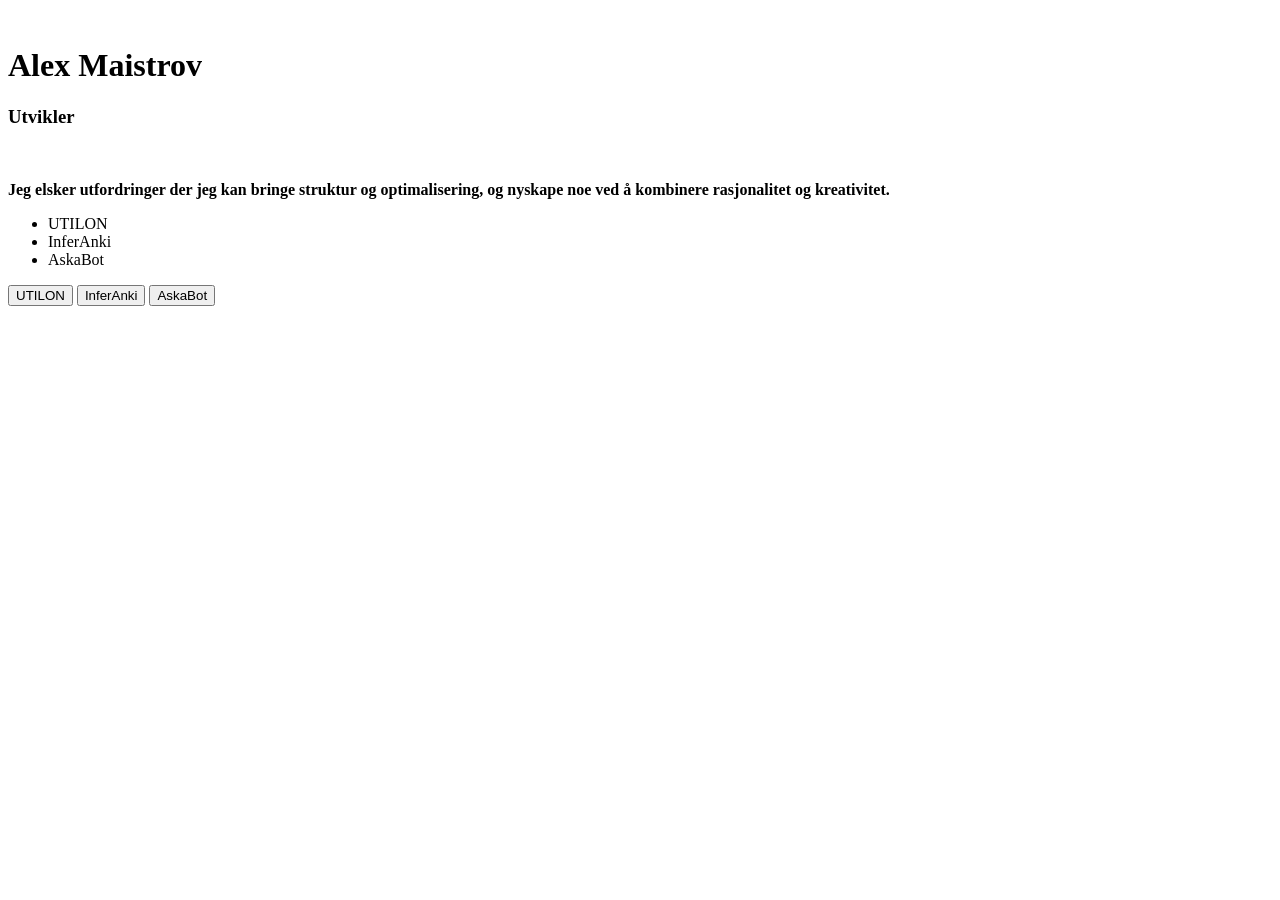
==== index.html @ 21e6d11a "remove unnecessary blank line in index.html" ====
<!DOCTYPE html>
<html lang="en">
  <head>
    <title>UTILON - Home</title>
    <meta charset="UTF-8" />
    <meta name="viewport" content="width=device-width" />
    <link rel="stylesheet" href="styles.css" />
    <script type="module" src="script.js"></script>
  </head>
  <body>
    <br>
    <!-- Header -->
    <h1>Alex Maistrov</h1>
    <h3>Utvikler</h3>
    <br>
    <p><b>Jeg elsker utfordringer der jeg kan bringe struktur og optimalisering, og nyskape noe ved å kombinere rasjonalitet og kreativitet.</b></p>
    <ul>
      <li>UTILON</li>
      <li>InferAnki</li>
      <li>AskaBot</li>
    </ul>

    <button>UTILON</button>
    <button>InferAnki</button>
    <button>AskaBot</button>
    
      
  </body>
</html>
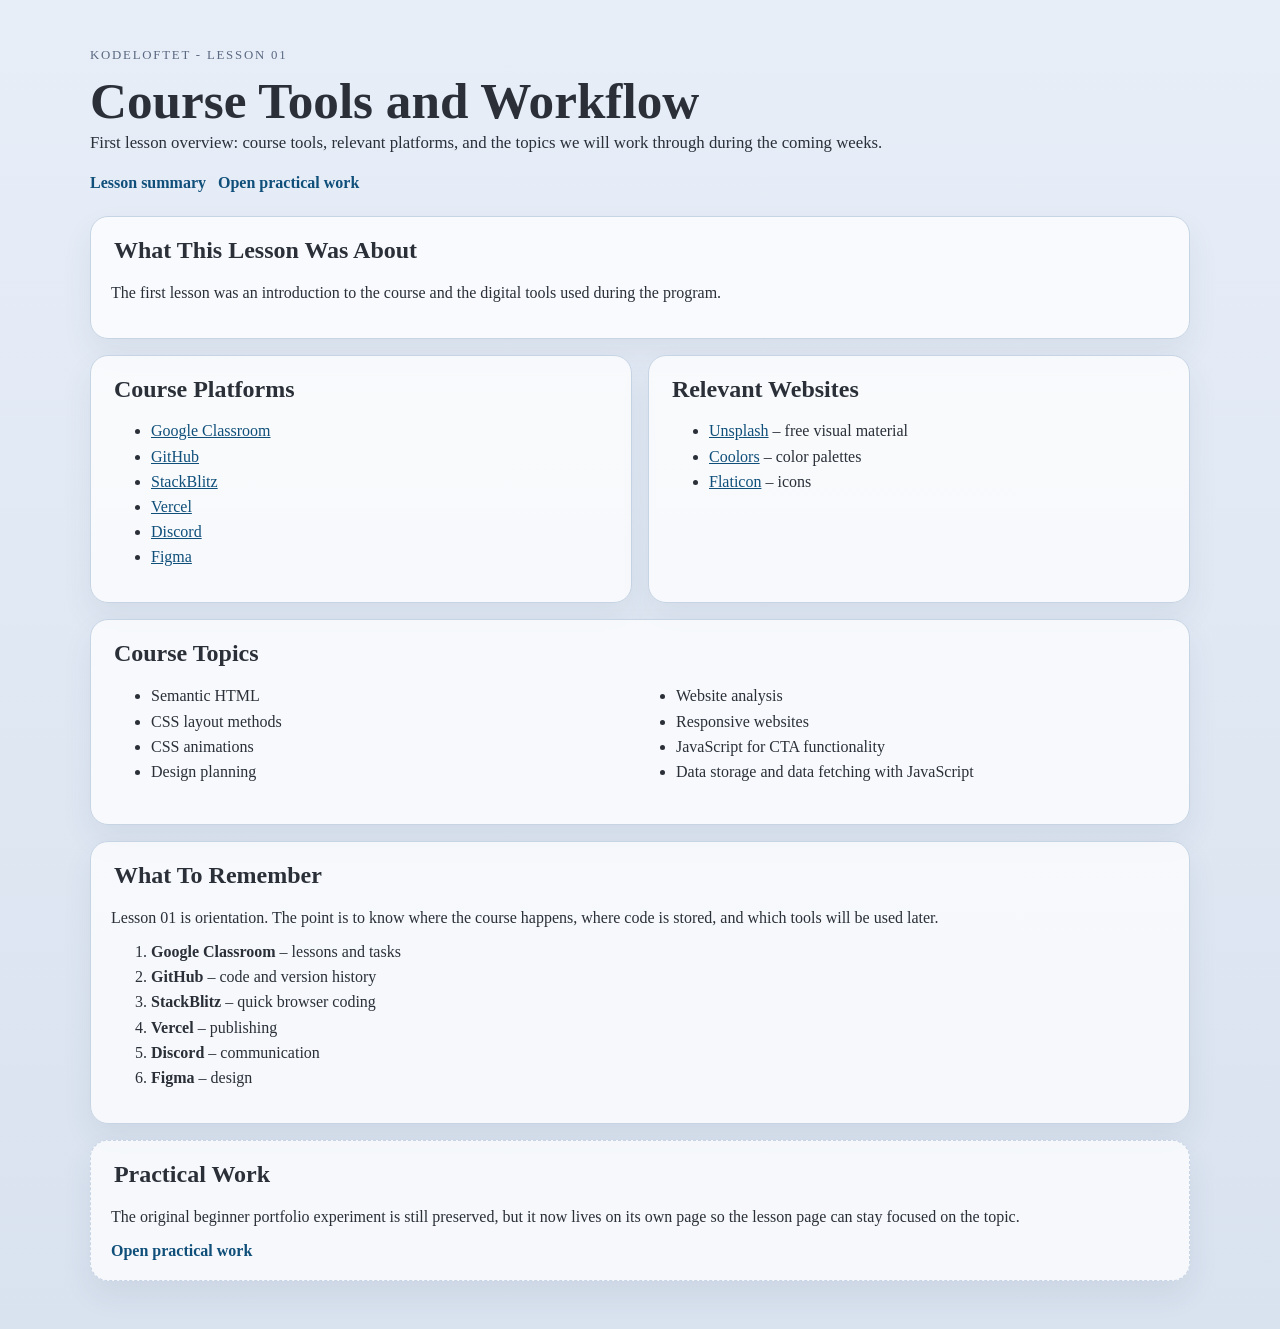
==== commit fe2e5795: "refactor: update course content and structure in HTML, CSS, and JavaScript files" ====
--- a/index.html
+++ b/index.html
@@ -1,29 +1,107 @@
 <!DOCTYPE html>
 <html lang="en">
   <head>
-    <title>UTILON - Home</title>
+    <title>Kodeloftet - Course Tools and Workflow</title>
     <meta charset="UTF-8" />
     <meta name="viewport" content="width=device-width" />
     <link rel="stylesheet" href="styles.css" />
     <script type="module" src="script.js"></script>
   </head>
   <body>
-    <br>
-    <!-- Header -->
-    <h1>Alex Maistrov</h1>
-    <h3>Utvikler</h3>
-    <br>
-    <p><b>Jeg elsker utfordringer der jeg kan bringe struktur og optimalisering, og nyskape noe ved å kombinere rasjonalitet og kreativitet.</b></p>
-    <ul>
-      <li>UTILON</li>
-      <li>InferAnki</li>
-      <li>AskaBot</li>
-    </ul>
+    <header class="hero">
+      <p class="eyebrow">Kodeloftet - Lesson 01</p>
+      <h1>Course Tools and Workflow</h1>
+      <p class="lead">
+        First lesson overview: course tools, relevant platforms, and the topics we
+        will work through during the coming weeks.
+      </p>
+      <div class="hero-links">
+        <a class="secondary-link" href="#summary">Lesson summary</a>
+        <a class="secondary-link" href="page2.html">Open practical work</a>
+      </div>
+    </header>
 
-    <button>UTILON</button>
-    <button>InferAnki</button>
-    <button>AskaBot</button>
-    
-      
+    <main>
+      <section class="card" id="summary">
+        <h2>What This Lesson Was About</h2>
+        <p>
+          The first lesson was an introduction to the course and the digital tools
+          used during the program.
+        </p>
+      </section>
+
+      <section class="grid-two">
+        <article class="card">
+          <h2>Course Platforms</h2>
+          <!-- This list mirrors the practical tools from the Classroom lesson. -->
+          <ul>
+            <li><a href="https://classroom.google.com/" target="_blank" rel="noreferrer">Google Classroom</a></li>
+            <li><a href="https://github.com/" target="_blank" rel="noreferrer">GitHub</a></li>
+            <li><a href="https://stackblitz.com/" target="_blank" rel="noreferrer">StackBlitz</a></li>
+            <li><a href="https://vercel.com/" target="_blank" rel="noreferrer">Vercel</a></li>
+            <li><a href="https://discord.com/" target="_blank" rel="noreferrer">Discord</a></li>
+            <li><a href="https://www.figma.com/" target="_blank" rel="noreferrer">Figma</a></li>
+          </ul>
+        </article>
+
+        <article class="card">
+          <h2>Relevant Websites</h2>
+          <ul>
+            <li>
+              <a href="https://unsplash.com/" target="_blank" rel="noreferrer">Unsplash</a>
+              – free visual material
+            </li>
+            <li>
+              <a href="https://coolors.co/" target="_blank" rel="noreferrer">Coolors</a>
+              – color palettes
+            </li>
+            <li>
+              <a href="https://www.flaticon.com/" target="_blank" rel="noreferrer">Flaticon</a>
+              – icons
+            </li>
+          </ul>
+        </article>
+      </section>
+
+      <section class="card">
+        <h2>Course Topics</h2>
+        <!-- The first lesson also introduced the full learning path. -->
+        <ul class="topics-list">
+          <li>Semantic HTML</li>
+          <li>CSS layout methods</li>
+          <li>CSS animations</li>
+          <li>Design planning</li>
+          <li>Website analysis</li>
+          <li>Responsive websites</li>
+          <li>JavaScript for CTA functionality</li>
+          <li>Data storage and data fetching with JavaScript</li>
+        </ul>
+      </section>
+
+      <section class="card">
+        <h2>What To Remember</h2>
+        <p>
+          Lesson 01 is orientation. The point is to know where the course happens,
+          where code is stored, and which tools will be used later.
+        </p>
+        <ol>
+          <li><b>Google Classroom</b> – lessons and tasks</li>
+          <li><b>GitHub</b> – code and version history</li>
+          <li><b>StackBlitz</b> – quick browser coding</li>
+          <li><b>Vercel</b> – publishing</li>
+          <li><b>Discord</b> – communication</li>
+          <li><b>Figma</b> – design</li>
+        </ol>
+      </section>
+
+      <section class="card artifact-card">
+        <h2>Practical Work</h2>
+        <p>
+          The original beginner portfolio experiment is still preserved, but it now
+          lives on its own page so the lesson page can stay focused on the topic.
+        </p>
+        <a class="secondary-link" href="page2.html">Open practical work</a>
+      </section>
+    </main>
   </body>
 </html>
--- a/styles.css
+++ b/styles.css
@@ -0,0 +1,148 @@
+* {
+  box-sizing: border-box;
+}
+
+body {
+  margin: 0;
+  font-family: "Palatino Linotype", Palatino, serif;
+  color: #2a2f38;
+  background: linear-gradient(180deg, #e7eef8 0%, #d9e2ef 100%);
+}
+
+.hero,
+main,
+.notes-page {
+  width: min(1100px, calc(100% - 2rem));
+  margin: 0 auto;
+}
+
+.hero {
+  padding: 3rem 0 1.5rem;
+}
+
+.hero-links {
+  display: flex;
+  flex-wrap: wrap;
+  gap: 0.75rem;
+}
+
+.eyebrow {
+  margin: 0 0 0.5rem;
+  text-transform: uppercase;
+  letter-spacing: 0.14em;
+  font-size: 0.8rem;
+  color: #5a6880;
+}
+
+main {
+  padding: 0 0 3rem;
+  display: grid;
+  gap: 1rem;
+}
+
+.notes-page {
+  padding: 2rem 0 3rem;
+  display: grid;
+  gap: 1rem;
+}
+
+h1 {
+  margin: 0;
+  font-size: clamp(2rem, 4vw, 3.2rem);
+}
+
+h2,
+h3 {
+  padding-left: 0.18rem;
+}
+
+h2,
+h3,
+p,
+ul,
+ol {
+  margin-top: 0;
+}
+
+.lead {
+  max-width: none;
+  font-size: 1.05rem;
+  line-height: 1.6;
+}
+
+.secondary-link {
+  display: inline-block;
+  width: fit-content;
+  text-decoration: none;
+  color: #0f4f7a;
+  font-weight: 600;
+}
+
+.card {
+  padding: 1.25rem;
+  border: 1px solid #c7d4e4;
+  border-radius: 18px;
+  background-color: rgba(255, 255, 255, 0.75);
+  box-shadow: 0 14px 30px rgba(49, 73, 101, 0.08);
+}
+
+.grid-two {
+  display: grid;
+  gap: 1rem;
+  grid-template-columns: repeat(auto-fit, minmax(260px, 1fr));
+}
+
+.topics-list {
+  columns: 2;
+  column-gap: 2rem;
+}
+
+.artifact-card {
+  border-style: dashed;
+}
+
+.artifact-page {
+  width: min(1100px, calc(100% - 2rem));
+}
+
+.artifact-text {
+  max-width: 65ch;
+}
+
+.button-row {
+  display: flex;
+  flex-wrap: wrap;
+  gap: 0.75rem;
+}
+
+button {
+  border: 0;
+  padding: 0.8rem 1rem;
+  border-radius: 999px;
+  background-color: #294861;
+  color: #fff;
+  font: inherit;
+}
+
+li {
+  margin-bottom: 0.45rem;
+}
+
+a {
+  color: #0f4f7a;
+}
+
+a:hover {
+  color: #17324b;
+}
+
+@media (max-width: 700px) {
+  .topics-list {
+    columns: 1;
+  }
+
+  .hero-links {
+    flex-direction: column;
+    align-items: flex-start;
+  }
+}
